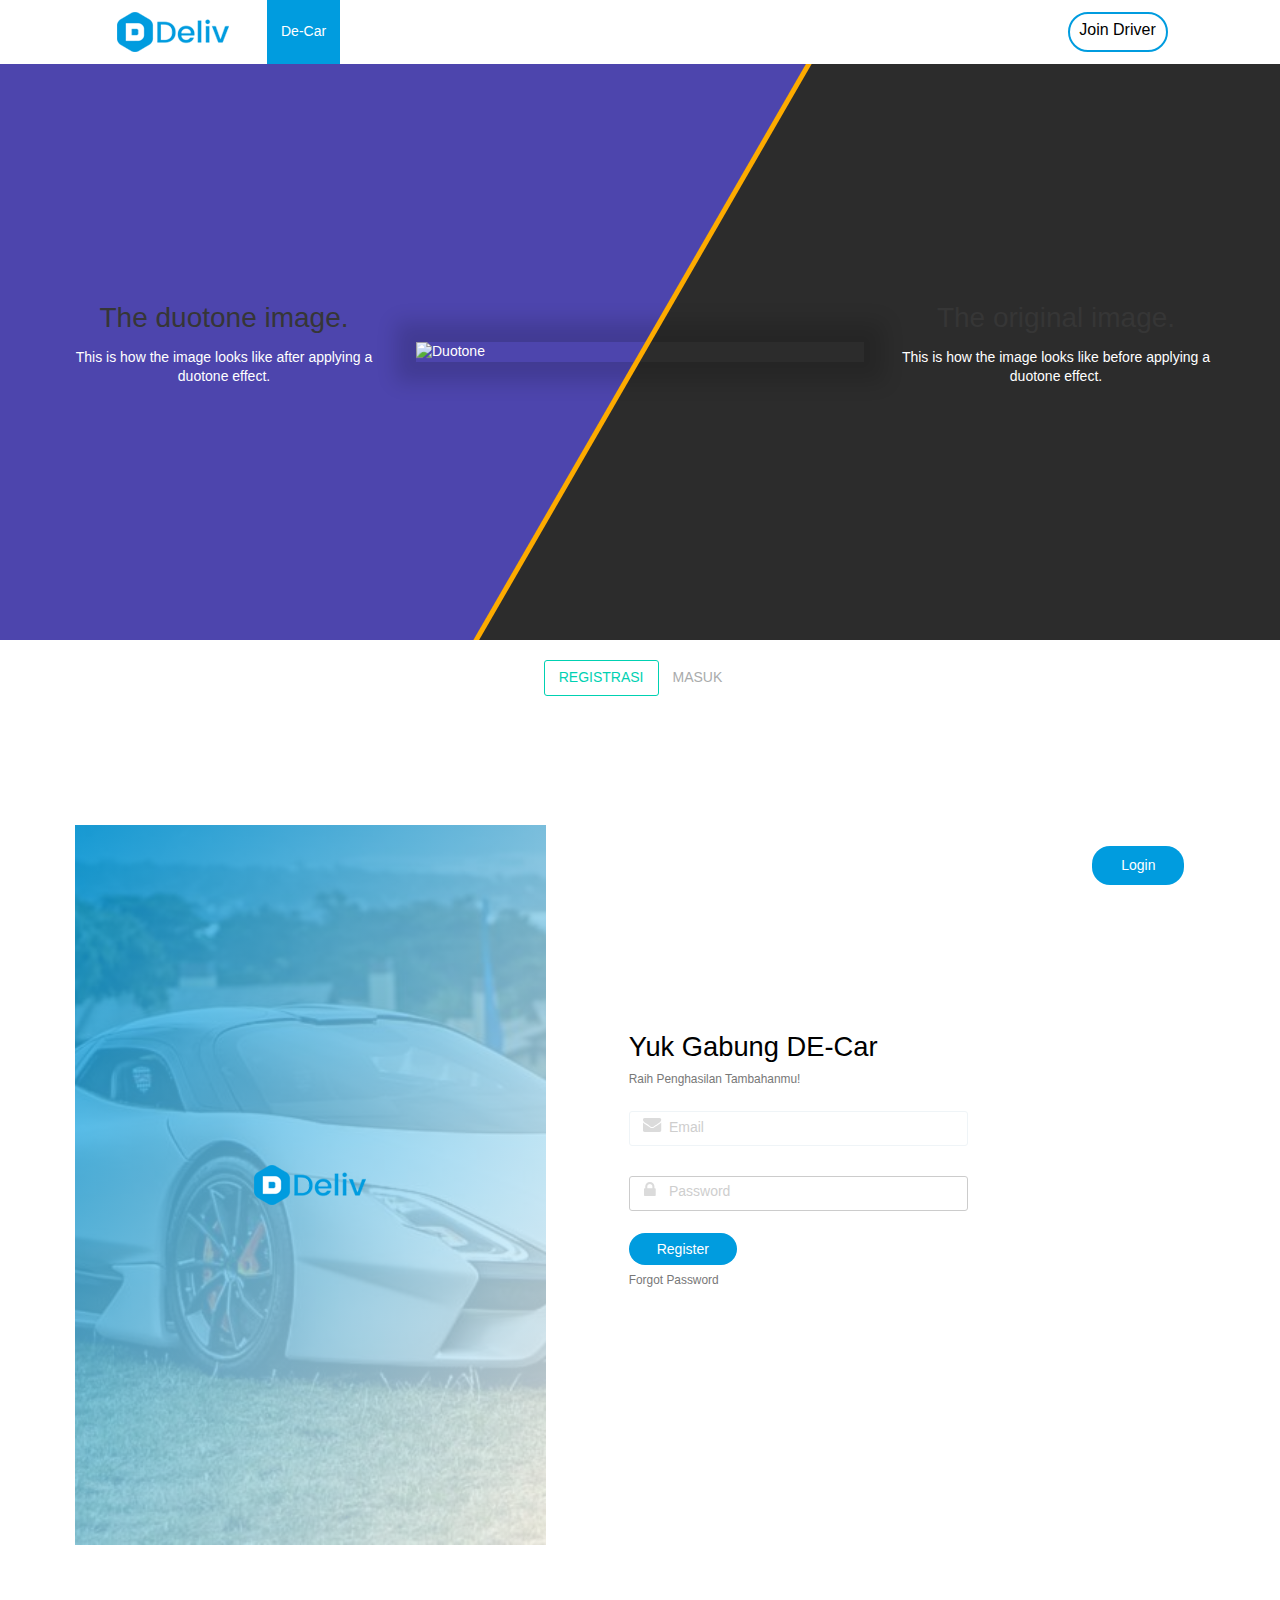
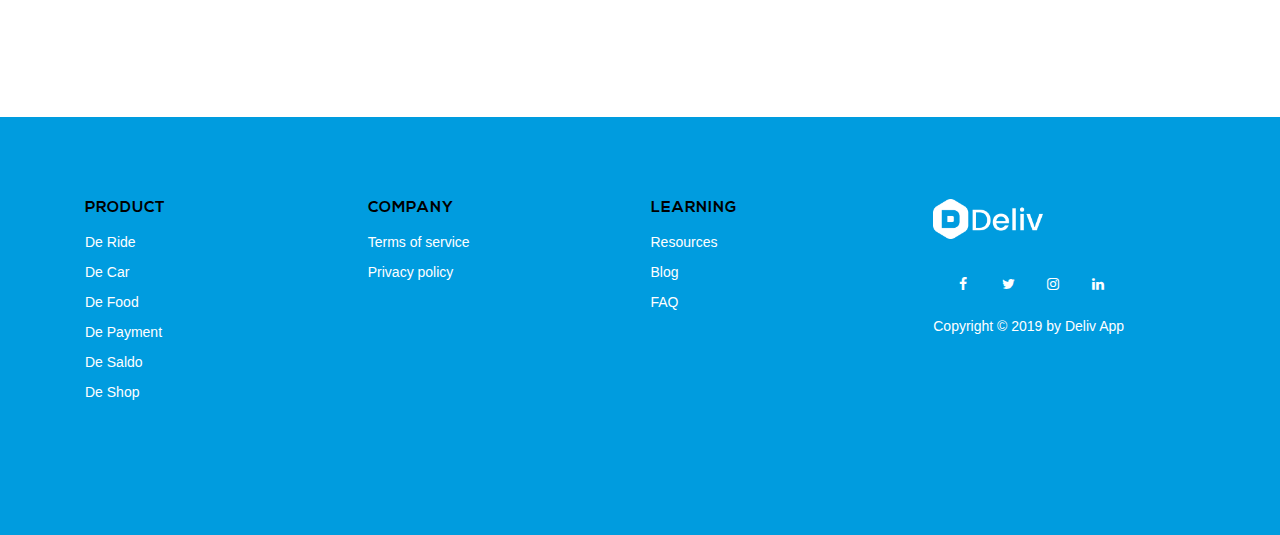
==== index.html @ 30012978 "hh" ====
<!DOCTYPE html>
<html lang="en">
<head>
  <meta charset="utf-8">
  <meta http-equiv="X-UA-Compatible" content="IE=edge">
  <meta name="viewport" content="width=device-width, initial-scale=1">
  <title>De-Car Deliv</title>
  <link rel="shortcut icon"  href="ico.png" />
  <!-- Core css -->
  <link rel="stylesheet" id="bulma" href="assets/css/bulma.css" />
  <link rel="stylesheet" type="text/css" href="assets/css/core_flashy.css">
  <link href="https://fonts.googleapis.com/css?family=Roboto:300,400,500" rel="stylesheet">
  <!-- Plugins css -->
  <link rel="stylesheet" type="text/css" href="assets/js/slick-carousel/slick.css">
  <link rel="stylesheet" type="text/css" href="assets/js/slick-carousel/slick-theme.css">
  <link rel="stylesheet" type="text/css" href="assets/js/ggpopover/ggtooltip.css">
  <link rel="stylesheet" type="text/css" href="assets/js/wallop/wallop.css">
  <link rel="stylesheet" type="text/css" href="assets/js/wallop/wallop--scale.css">
  <!-- Icons -->
  <link rel="stylesheet" type="text/css" href="assets/css/icons.min.css">
  <meta name="viewport" content="width=device-width, initial-scale=1">
  <link rel="stylesheet" href="https://cdnjs.cloudflare.com/ajax/libs/normalize/5.0.0/normalize.min.css">

  <link rel='stylesheet' href='https://cdnjs.cloudflare.com/ajax/libs/twitter-bootstrap/4.0.0-alpha/css/bootstrap.min.css'>
  <link rel='stylesheet' href='https://fonts.googleapis.com/css?family=Open+Sans:400,600,700,300'>
  <link rel='stylesheet' href='https://fonts.googleapis.com/css?family=Roboto:400,700,300'>
  <link rel='stylesheet' href='https://maxcdn.bootstrapcdn.com/font-awesome/4.4.0/css/font-awesome.min.css'>
  <link rel="stylesheet" href="https://cdnjs.cloudflare.com/ajax/libs/bulma/0.7.1/css/bulma.min.css">
  <script defer src="https://use.fontawesome.com/releases/v5.0.7/js/all.js"></script>
  <link rel="stylesheet" href="./style.css">
  <style>

    .joinbutton{
     width: 100px;
     height: 40px;
     border: 2px solid #009cdf;
     margin: 10px;
     border-radius: 30px;
     padding: 5px 2px;
     text-align: center;
     color: white;
     text-decoration: none;
     display: inline-block;
     font-size: 16px;
     margin: 4px 2px;
     cursor: pointer;
   }
   .joinbutton:hover {
    background-color: #009cdf;
  }
  footer.footer-dark {
    background: #002e64;
    color: #ffffff;
    position: relative;
  }

  .footer {
    padding: 3rem 1.5rem 6rem;
  }

  .container {
    position: relative;
  }
  .bg-img{
    margin:55px;
  }
  footer.footer-dark .columns {
    padding-top: 30px;
    padding-bottom: 30px;
  }

  @media screen and (max-width: 768px){
    .footer-columns.is-flex-mobile {
      flex-wrap: wrap!important;
    }
  }
  .social-media{
    float:right;
  }
  @media only screen and (max-width: 480px) {
    .social-media {
      display:none;
    }
  }
  .social-media ul{
    margin:0;
    padding:0;
  }
  .social-media li{
    float:left;
    display:block;
    margin:18px 0 0 15px;
  }
  .social-media li a{
    color:#4b4b4b;
    border:1px solid #009cdf;
    padding:5px 7px;
  }
  .social-media li a:hover{
    color:#ededed;
    border:1px solid #ededed;
  }
  .fa{
    display:inline-block;
    font:normal normal normal 14px/1 FontAwesome;
    text-rendering:auto;
    width:14px;
    text-align:center;
  } 
  /*Info*/
  body, html {
    font-family: Arial, Helvetica, sans-serif;
  }

  * {
    box-sizing: border-box;
  }
  footer.footerdark {
    background: #ffffff;
    color: $white;
    position: relative;
    .columns {
      padding-top: 30px;
      padding-bottom: 30px;
    }
    .footer-logo {
      padding: 10px 0;
      img {
        height: 25px;
      }
    }
    .footer-column {
      .footer-header {
        padding: 10px 0;
        h3 {
          font-family: 'Nexa Bold', sans-serif;
          font-weight:400;
          font-size: 1.1rem;
          text-transform: uppercase;
          letter-spacing: 1px;
          margin-bottom: 0 !important;
          color: $light-grey;
        }
      }
      ul.link-list {
        line-height: 30px;
        font-size: 1rem;
        a {
          color: $light-white;
          font-weight: 400;
          transition: all 0.5s;
        }
        :hover {
          color: $smoke-white;
        }
      }
      .level-item .icon {
        color: $primary;
        transition: all 0.5s;
        :hover {
          color: $smoke-white;
        }
      }
      .copyright {
        padding: 10px 0;
      }
    }
  }

  .heroimage{
    position: relative;
    height: 300px;
    overflow: hidden;
    background: url('ojek.jpg') no-repeat center;
    background-size: cover;
  }
  .cont{
    position: absolute;
    top:50%;
    left: 50%;
    transform: translate(-50%, -50%);
    overflow: hidden;
    text-align: center;
    color: white;
    font-weight: 700;
    text-transform: uppercase;
  }
  .cont h1{
    font-size: 40px;
    letter-spacing: 0.2em;
    margin: 0;
  }
  .cont h1 span{
    border: 10px solid white;
    padding: 6px 14px;
    display: inline-block;
  }
  .des{
    margin: 20px;
    display: block;
    font-size: 26px;
    text-shadow: 0 0 10px black;
  }

  .bg-img1 {
    /* The image used */
    background-image: url("i2.jpg");

    min-height: 380px;

    /* Center and scale the image nicely */
    background-position: center;
    background-repeat: no-repeat;
    background-size: cover;
    position: relative;
  }
  .bg-img2 {
    /* The image used */
    background-image: url("i1.jpg");

    min-height: 380px;

    /* Center and scale the image nicely */
    background-position: center;
    background-repeat: no-repeat;
    background-size: cover;
    position: relative;
  }
  .bg-img3 {
    /* The image used */
    background-image: url("i3.jpg");

    min-height: 380px;

    /* Center and scale the image nicely */
    background-position: center;
    background-repeat: no-repeat;
    background-size: cover;
    position: relative;
  }

  /* Add styles to the form container */
  .info1 {
    box-shadow: 2px 2px 2px rgba(0,0,0,0.8);
    padding: 10px;
    border: 1px  grey;
    position: absolute;
    right: 0;
    margin: 20px;
    margin-bottom: 100px;
    max-width: 300px;
    padding: 16px;
    background-color: white;
  }
  .info2 {
    box-shadow: 2px 2px 2px rgba(0,0,0,0.8);
    border: 1px  grey;
    position: relative;
    right: 0;
    margin-top: 200px;
    margin: 20px;
    max-width: 300px;
    height: 360px;
    padding: 16px;
    background-color: white;
  }
  .Wallop .Wallop-dot--current{
    background-color: #009cdf !important;
  }
  .Wallop .Wallop-caption.is-centered .main-inner{
    justify-content: left !important;
  }
  .text-block {
    position: absolute;
    bottom: 20px;
    right: 20px;
    background-color: black;
  }
  /* Style the tab */
  .tab {
    overflow: hidden;
    border: 1px solid #ccc;
    background-color: #f1f1f1;
  }

  /* Style the buttons inside the tab */
  .tab button {
    background-color: inherit;
    float: left;
    border: none;
    outline: none;
    cursor: pointer;
    padding: 14px 16px;
    transition: 0.3s;
    font-size: 17px;
  }

  /* Change background color of buttons on hover */
  .tab button:hover {
    background-color: #ddd;
  }

  /* Create an active/current tablink class */
  .tab button.active {
    background-color: #ccc;
  }

  /* Style the tab content */
  .tabcontent {
    display: none;
    padding: 6px 12px;
    border: 1px solid #ccc;
    border-top: none;
  }

  /* Reset. */
  * {
    box-sizing: border-box;
  }

  body {
    margin: 0;
    padding: 0;
    font-size: 100%;
    font-family: Arial, Helvetica, sans-serif;
  }

  /* Panels. */
  .splitview {
    position: relative;
    width: 100%;
    min-height: 45vw;
    overflow: hidden;
  }

  .panel {
    position: absolute;
    width: 100vw;
    min-height: 45vw;
    overflow: hidden;
  }

  .panel .content {
    position: absolute;
    width: 100vw;
    min-height: 45vw;
    color: #FFF;
  }

  .panel .description {
    width: 25%;
    position: absolute;
    top: 50%;
    transform: translateY(-50%);
    text-align: center;
  }

  .panel img {
    box-shadow: 0 0 20px 20px rgba(0, 0, 0, 0.15);
    width: 35%;
    position: absolute;
    top: 50%;
    left: 50%;
    transform: translate(-50%, -50%);
  }


  .bottom {
    background-color: rgb(44, 44, 44);
    z-index: 1;
  }

  .bottom .description {
    right: 5%;
  }

  .top {
    background-color: rgb(77, 69, 173);
    z-index: 2;
    width: 50vw;

    /*-webkit-clip-path: polygon(60% 0, 100% 0, 100% 100%, 40% 100%);
    clip-path: polygon(60% 0, 100% 0, 100% 100%, 40% 100%);*/
  }

  .top .description {
    left: 5%;
  }

  /* Handle. */
  .handle {
    height: 100%;
    position: absolute;
    display: block;
    background-color: rgb(253, 171, 0);
    width: 5px;
    top: 0;
    left: 50%;
    z-index: 3;
  }

  /* Skewed. */
  .skewed .handle {
    top: 50%;
    transform: rotate(30deg) translateY(-50%);
    height: 200%;
    -webkit-transform-origin: top;
    -moz-transform-origin: top;
    transform-origin: top;
  }

  .skewed .top {
    transform: skew(-30deg);
    margin-left: -1000px;
    width: calc(50vw + 1000px);
  }

  .skewed .top .content {
    transform: skew(30deg);
    margin-left: 1000px;
  }

  /* Responsive. */
  @media (max-width: 900px) {
    body {
      font-size: 75%;
    }
  }
  #backtotop.visible a:hover{
    background-color: #009cdf !important;
  }
  .hero.is-primary{
    background-color: #009cdf !important;
  }
  /*login*/

  .login{
    min-height: 100vh;
    background-color: white;
  }
  .login .login-page{
    height: 100vh;display: flex;align-items: center;
  }
  .login .login-sidebar, .login-form-wrapper{
    background: white;height: 80vh;
  }
  .login .login-sidebar{
    background:  url('2.jpg')center center no-repeat;
    background-size: cover;
    display: flex;
    align-items: center;
    justify-content: center;
    position: relative;
  }
  .login .login-sidebar::before{
    content: '';
    position: absolute;
    top: 0;
    right: 0;
    bottom: 0;
    left: 0;
    z-index: 1;
    background-image: linear-gradient(to bottom right,#009cdf,white);
    opacity: .8;
  }
  .login .login-sidebar .login-gradient-background{
    position: absolute;z-index: 2;
  }
  .login .login-sidebar .login-gradient-background h1{
    font-size: 2em;font-weight: 600;text-transform: uppercase;color: white;
  }

  .login-form-wrapper .register-btn a{
    color: #ffffff;border-radius: 18px;padding: 0.57em 2em;background: #009cdf;
  }
  .login-form-wrapper .register-btn a:hover{
    opacity: .8;
  }
  .field-box .field{margin-bottom: 2.1em;}
  .login-form-wrapper .field-box{
    display: flex;
    height: 80%;
    align-items: center;
  }
  .login-form-wrapper .field-box .login-heading{
    font-size: 1.95em;
  }
  .login-form-wrapper .field-box .login-subheading{
    margin-bottom: 2em;font-size: 0.85em;color: #787877;
  }

  .login-form-wrapper .field-box .login-btn-group .login-btn{
    background: #009cdf;color: #ffffff;border-radius: 18px;padding: 0.57em 2em;
  }
  .login-form-wrapper .field-box .login-btn-group .forgot-link{
    color: #777777;font-size: 0.85em;
  }
  .login-form-wrapper .field-box .login-btn-group .forgot-link:hover{
    color: #444444;font-size: 0.85em;
  }
  .navigation-tabs .navtab-content{
    padding:0 !important;
    background-color: white !important; 
  }
</style>
</head>

<body>

  <!-- Hero and nav -->
  <div class="hero is-cover is-relative is-fullheight is-default is-bold">
    <div class="navbar-wrapper navbar-fade navbar-light">
      <div class="hero-head">
        <!-- Nav -->
        <div class="container">
          <nav class="nav">
            <div class="container big">
              <div class="nav-left">
                <a class="nav-item" href="agency.html">
                  <img class="logo" src="delivlogobiru.png" alt="" style=" min-height: 50px;">
                </a>
                <!-- Sidebar trigger -->
                <a id="navigation-trigger" class="nav-item hamburger-btn" href="javascript:void(0);">
                </a>
                <a href="agency-about.html" class="nav-item is-tab nav-inner is-not-mobile" style="background-color:#009cdf; ">
                  De-Car
                </a>
                <a href="agency-portfolio.html" class="nav-item is-tab nav-inner is-not-mobile">
                  FAQ
                </a>
                <a href="agency-blog.html" class="nav-item is-tab nav-inner is-not-mobile">
                  Contact
                </a>
              </div>
              <!-- Responsive toggle -->
              <span class="nav-toggle">
                <span></span>
                <span></span>
                <span></span>
              </span>
              <div class="nav-right nav-menu">

                <a href="agency-about.html" class="nav-item is-tab nav-inner is-menu-mobile" style="background-color:#009cdf;"> De-Car
                </a>
                <a href="agency-portfolio.html" class="nav-item is-tab nav-inner is-menu-mobile">
                  FAQ
                </a>
                <a href="agency-blog.html" class="nav-item is-tab nav-inner is-menu-mobile">
                  Contact
                </a>
                <span class="nav-item">
                  <a href="Join.html" class="joinbutton" style="color: black;">
                    <center>Join Driver</center>
                  </a>
                </span>
              </div>
            </div>
          </nav>
        </div>
        <!-- /Nav -->
      </div>
    </div>
    <div>

      <div>
        <div class="splitview skewed">
          <div class="panel bottom">
            <div class="content">
              <div class="description">
                <h1>The original image.</h1>
                <p>This is how the image looks like before applying a duotone effect.</p>
              </div>

              <img src="https://s3-us-west-2.amazonaws.com/s.cdpn.io/210284/original-image.jpg" alt="Original">
            </div>
          </div>

          <div class="panel top">
            <div class="content">
              <div class="description">
                <h1>The duotone image.</h1>
                <p>This is how the image looks like after applying a duotone effect.</p>
              </div>

              <img src="https://s3-us-west-2.amazonaws.com/s.cdpn.io/210284/duotone-image.jpg" alt="Duotone">
            </div>
          </div>

          <div class="handle"></div>
        </div>
        <div>
          <!-- Navigation pills -->
          <div class="columns is-vcentered">
            <div style="margin:20px;" class="column">
              <div class="navigation-tabs outlined-pills animated-tabs mb-40">
                <div class="tabs is-centered">
                  <ul>
                    <li class="tab-link is-active" data-tab="new-deals"><a>REGISTRASI</a></li>
                    <li class="tab-link" data-tab="invoices"><a>MASUK</a></li>
                  </ul>
                </div>
                <!-- Pill content -->
                <div id="new-deals" class="navtab-content pt-20 pb-20 is-active">
                  <div class="columns is-vcentered">
                    <div class="column is-12">
                     <section class="login is-fullheight">
                      <div class="login-body">
                        <div class="container v-middle">
                          <div class="columns login-page">
                            <div class="column is-5 login-sidebar is-hidden-mobile">
                              <div class="login-gradient-background">
                                <img src="delivlogobiru.png" style="ali min-width: 150%">
                              </div>
                            </div>
                            <div class="column is-7 login-form-wrapper">
                              <div class="column is-12 has-text-right register-btn">
                                <a class="btn" name="button">Login</a>
                              </div>
                              <div class="column is-12 field-box">
                                <div class="column is-7 is-offset-1">
                                  <h1 style="color: black !important;" class="login-heading">Yuk Gabung DE-Car</h1>
                                  <p class="login-subheading">Raih Penghasilan Tambahanmu!</p>
                                  <form method="" action="">
                                    <div class="field">
                                      <p class="control has-icons-left has-icons-right">
                                        <input class="input is-medium" type="email" placeholder="Email" value="" name="email" autofocus="" required>
                                        <span class="icon is-medium is-left">
                                          <i class="fa fa-envelope"></i>
                                        </span>
                                      </p>
                                    </div>
                                    <div class="field">
                                      <p class="control has-icons-left has-icons-right">
                                        <input class="input is-medium" type="password" placeholder="Password" name="password" required>
                                        <span class="icon is-medium is-left">
                                          <i class="fa fa-lock"></i>
                                        </span>
                                      </p>
                                    </div>
                                    <div class="field is-grouped is-grouped-centered login-btn-group">
                                      <p class="control">
                                        <a class="login-btn">
                                          Register
                                        </a>
                                      </p>
                                      <p class="control">
                                        <a class="forgot-link" >Forgot Password</a>
                                      </p>
                                    </div>
                                  </form>
                                </div>
                              </div>
                            </div>
                            <!-- is-8 ends -->
                          </div>
                        </div>
                        <!-- div.container ends -->
                      </div>
                    </section>
                  </div>
                </div>
              </div>
              <!-- Pill content -->
              <div id="invoices" class="navtab-content pt-20 pb-20">
                <div class="columns is-vcentered">
                  <div class="column is-12">
                    <section class="login is-fullheight">
                      <div class="login-body">
                        <div class="container v-middle">
                          <div class="columns login-page">
                            <div class="column is-5 login-sidebar is-hidden-mobile">
                              <div class="login-gradient-background">
                                <h1>Login</h1>
                              </div>
                            </div>
                            <div class="column is-7 login-form-wrapper">
                              <div class="column is-12 has-text-right register-btn">
                                <a class="btn" name="button">Register</a>
                              </div>
                              <div class="column is-12 field-box">
                                <div class="column is-7 is-offset-1">
                                  <h1 class="login-heading">Welcome to the Site</h1>
                                  <p class="login-subheading">Fill out thisto access super awesome imaginary control panel</p>
                                  <form method="" action="">
                                    <div class="field">
                                      <p class="control has-icons-left has-icons-right">
                                        <input class="input is-medium" type="email" placeholder="Email" value="" name="email" autofocus="" required>
                                        <span class="icon is-medium is-left">
                                          <i class="fa fa-envelope"></i>
                                        </span>
                                        <span class="icon is-small is-right">
                                          <i class="fa fa-check"></i>
                                        </span>
                                      </p>
                                    </div>
                                    <div class="field">
                                      <p class="control has-icons-left has-icons-right">
                                        <input class="input is-medium" type="password" placeholder="Password" name="password" required>
                                        <span class="icon is-medium is-left">
                                          <i class="fa fa-lock"></i>
                                        </span>
                                        <span class="icon is-small is-right">
                                          <i class="fa fa-eye"></i>
                                        </span>
                                      </p>
                                    </div>
                                    <div class="field is-grouped is-grouped-centered login-btn-group">
                                      <p class="control">
                                        <a class="login-btn">
                                          Login
                                        </a>
                                      </p>
                                      <p class="control">
                                        <a class="forgot-link" >Forgot Password</a>
                                      </p>
                                    </div>
                                  </form>
                                </div>
                              </div>
                            </div>
                            <!-- is-8 ends -->
                          </div>
                        </div>
                        <!-- div.container ends -->
                      </div>
                    </section>
                  </div>
                </div>
              </div>
            </div>
          </div>
          <!-- /Navigation pills -->
        </div>

        <div><footer class="footer footerdark" style="background-color: #009cdf; color: #ffffff;">
          <div class="container">
            <div class="columns footer-columns is-flex-mobile">
              <div class="column is-half-mobile">
                <div class="footer-column">
                  <div class="footer-header">
                    <h3 style="color: black;">Product</h3>
                  </div><ul class="link-list">
                    <li><a style="color: white;  "href="/driver">De Ride</a></li>
                    <li><a style="color: white;"href="">De Car</a></li>
                    <li><a style="color: white;"href="">De Food</a></li>
                    <li><a style="color: white;"href="">De Payment</a></li>
                    <li><a style="color: white;"href="">De Saldo</a></li>
                    <li><a style="color: white;"href="">De Shop</a></li>
                  </ul>
                </div>
              </div>
              <div class="column is-half-mobile">
                <div class="footer-column">
                  <div class="footer-header">
                    <h3 style="color: black;" >Company</h3>
                  </div><ul class="link-list">
                    <li><a style="color: white;"href="/">Terms of service</a></li>
                    <li><a style="color: white;"href="/">Privacy policy</a></li>
                  </ul>
                </div>
              </div>
              <div class="column is-half-mobile">
                <div class="footer-column">
                  <div class="footer-header">
                    <h3 style="color: black;">Learning</h3>
                  </div>
                  <ul class="link-list">
                    <li><a style="color: white;"href="">Resources</a></li>
                    <li><a style="color: white;"href="http://blog.deliv.co.id">Blog</a></li>
                    <li><a style="color: white;"href="#">FAQ</a></li>
                  </ul>
                </div>
              </div>
              <div class="column is-half-mobile">
                <div class="footer-column">
                  <div class="footer-logo">
                    <img src="delivlogo.png" alt="" style="min-height: 40px;">
                  </div>
                  <div class="footer-header">
                    <nav class="level is-mobile">
                      <div class="level-left level-social">
                        <div class="social-media">
                          <ul>
                            <li><a style="color: white;" href="https://www.facebook.com/#" rel="nofollow" target="_blank" title="Facebook"><i class="fa fa-facebook"></i></a></li>
                            <li><a style="color: white;"  href="https://twitter.com/#" rel="nofollow" target="_blank" title="Twitter"><i class="fa fa-twitter"></i></a></li>
                            <li><a href="https://instagram.com/#" rel="nofollow" style="color: white;"  target="_blank" title="Instagram"><i class="fa fa-instagram"></i></a></li>
                            <li><a href="https://www.linkedin.com/#" rel="nofollow" style="color: white;" target="_blank" title="Linkedin"><i class="fa fa-linkedin"></i></a></li>
                          </ul>
                        </div>
                      </a>
                    </div>
                  </nav>
                </div>
                <div class="copyright">
                  <span class="moto light-text">Copyright © 2019 by Deliv App</span>
                </div>
              </div>
            </div>
          </div>
        </div>
      </footer>
    </div>

    <!-- Back To Top Button -->
    <div id="backtotop"><a href="#"></a></div>

    <!-- Core js -->
    <script src="assets/js/core/jquery.min.js"></script>
    <script src="assets/js/core/modernizr.min.js"></script>
    <!-- Plugins js -->
    <script src="assets/js/slick-carousel/slick.min.js"></script>
    <script src="assets/js/ggpopover/ggtooltip.js"></script>
    <script src="assets/js/wallop/Wallop.min.js"></script>
    <script src="assets/js/waypoints/jquery.waypoints.min.js"></script>
    <script src="assets/js/counterup/jquery.counterup.min.js"></script>
    <script src="assets/js/slick-carousel/slick.min.js"></script>
    <script src="assets/js/scrollreveal/scrollreveal.min.js"></script>
    <!-- Bulkit js -->
    <script src="assets/js/main.js"></script>
    <!-- Page specific js -->
    <script src="assets/js/pages/agency.js"></script>

    <script>
      var slideIndex = 1;
      showSlides(slideIndex);

      function plusSlides(n) {
        showSlides(slideIndex += n);
      }

      function currentSlide(n) {
        showSlides(slideIndex = n);
      }

      function showSlides(n) {
        var i;
        var slides = document.getElementsByClassName("mySlides");
        var dots = document.getElementsByClassName("demo");
        var captionText = document.getElementById("caption");
        if (n > slides.length) {slideIndex = 1}
          if (n < 1) {slideIndex = slides.length}
            for (i = 0; i < slides.length; i++) {
              slides[i].style.display = "none";
            }
            for (i = 0; i < dots.length; i++) {
              dots[i].className = dots[i].className.replace(" active", "");
            }
            slides[slideIndex-1].style.display = "block";
            dots[slideIndex-1].className += " active";
            captionText.innerHTML = dots[slideIndex-1].alt;
          }
        </script>
        <script>
          function openCity(evt, cityName) {
            var i, tabcontent, tablinks;
            tabcontent = document.getElementsByClassName("tabcontent");
            for (i = 0; i < tabcontent.length; i++) {
              tabcontent[i].style.display = "none";
            }
            tablinks = document.getElementsByClassName("tablinks");
            for (i = 0; i < tablinks.length; i++) {
              tablinks[i].className = tablinks[i].className.replace(" active", "");
            }
            document.getElementById(cityName).style.display = "block";
            evt.currentTarget.className += " active";
          }
        </script>
        <script>
          document.addEventListener('DOMContentLoaded', function() {
            var parent = document.querySelector('.splitview'),
            topPanel = parent.querySelector('.top'),
            handle = parent.querySelector('.handle'),
            skewHack = 0,
            delta = 0;

    // If the parent has .skewed class, set the skewHack var.
    if (parent.className.indexOf('skewed') != -1) {
      skewHack = 1000;
    }

    parent.addEventListener('mousemove', function(event) {
        // Get the delta between the mouse position and center point.
        delta = (event.clientX - window.innerWidth / 2) * 0.5;

        // Move the handle.
        handle.style.left = event.clientX + delta + 'px';

        // Adjust the top panel width.
        topPanel.style.width = event.clientX + skewHack + delta + 'px';
      });
  });
</script>
</body>
</html>
---- assets/js/ggpopover/ggtooltip.css ----
.ggtooltip {
    position: absolute;
    z-index: 1030;
    display: block;
    padding: 5px;
    font-size: 10px;
    opacity: 0;
    filter: alpha(opacity=0);
    visibility: visible;
}

.ggtooltip.fade {
    opacity: 0;
    -webkit-transition: opacity 0.2s linear;
    -moz-transition: opacity 0.2s linear;
    -o-transition: opacity 0.2s linear;
    transition: opacity 0.2s linear;
}

.ggtooltip.fade.in {
    opacity: 1;
}

.ggtooltip.in {
    opacity: 0.8;
    filter: alpha(opacity=80);
}

.ggtooltip.top {
    margin-top: -15px;
}

.ggtooltip.right {
    margin-left: 15px;
}

.ggtooltip.bottom {
    margin-top: 15px;
}

.ggtooltip.left {
    margin-left: -15px;
}

.ggtooltip .ggtooltip-inner {
    max-width: 200px;
    padding: 8px 12px;
    color: #ffffff !important;
    text-align: center;
    text-decoration: none;
    background-color: #222 !important;
    -webkit-border-radius: 4px;
    -moz-border-radius: 4px;
    border-radius: 4px;
    box-shadow: 0 3px 10px 4px rgba(0,0,0,.04)
}

.ggtooltip .ggtooltip-arrow, .ggtooltip .ggtooltip-arrow-shadow {
    position: absolute;
    width: 0;
    height: 0;
    border-color: transparent !important;
    border-style: solid;
}

.ggtooltip.top .ggtooltip-arrow, .ggtooltip.top .ggtooltip-arrow-shadow {
    bottom: 1px;
    left: 50%;
    margin-left: -5px;
    border-top-color: #222 !important;
    border-width: 5px 5px 0;
}

.ggtooltip.top .ggtooltip-arrow-shadow {
    bottom: 0;
}

.ggtooltip.right .ggtooltip-arrow, .ggtooltip.right .ggtooltip-arrow-shadow {
    top: 50%;
    left: 1px;
    margin-top: -5px;
    border-right-color: #222 !important;
    border-width: 5px 5px 5px 0;
}

.ggtooltip.right .ggtooltip-arrow-shadow {
    left: 0;
}

.ggtooltip.left .ggtooltip-arrow, .ggtooltip.left .ggtooltip-arrow-shadow {
    top: 50%;
    right: 1px;
    margin-top: -5px;
    border-left-color: #222 !important;
    border-width: 5px 0 5px 5px;
}

.ggtooltip.left .ggtooltip-arrow-shadow {
    right: 0;
}

.ggtooltip.bottom .ggtooltip-arrow, .ggtooltip.bottom .ggtooltip-arrow-shadow {
    top: 1px;
    left: 50%;
    margin-left: -5px;
    border-bottom-color: #222 !important;
    border-width: 0 5px 5px;
}

.ggtooltip.bottom .ggtooltip-arrow-shadow {
    top: 0;
}
---- assets/js/wallop/wallop.css ----
/**
 * wallop.css
 *
 * @fileoverview Default styles for wallop – recommended
 *
 * @author Pedro Duarte
 * @author http://pedroduarte.me/wallop
 */

/*
  This is the top-level selector

  It should be relative positioned
  to allow the children to be positioned absolutely
  relative to this
 */
.Wallop {
  position: relative;
}

/*
  This element groups all the items, but not the buttons

  It's a recommendation but it's very likely
  you'll want to hide any overflow from the items
  Especially when doing animations such as scale
 */
.Wallop-list {
  position: relative;
  overflow: hidden;
}

/*
  This is the item element

  By default, they are all hidden and
  positioned absolute
  I recommend always having .Wallop-item--current
  in your markup by default (probably on the first element)
 */
.Wallop-item {
  visibility: hidden;
  position: absolute;
  top: 0;
  left: 0;
  width: 100%;
}

/*
  This is the current item element

  All we do here, is make it visible again reset
  the position to static. Could also be relative
 */
.Wallop-item--current {
  visibility: visible;
  position: relative;
}
---- assets/js/wallop/wallop--scale.css ----
/**
 * wallop--scale.css
 *
 * @fileoverview Scale animation for wallop
 *
 * @author Pedro Duarte
 * @author http://pedroduarte.me/wallop
 */

.Wallop--scale .Wallop-item--hidePrevious,
.Wallop--scale .Wallop-item--hideNext {
  visibility: visible;
  -webkit-animation: scaleOut 350ms cubic-bezier(0.55, 0.055, 0.675, 0.19) both;
  -moz-animation: scaleOut 350ms cubic-bezier(0.55, 0.055, 0.675, 0.19) both;
  -ms-animation: scaleOut 350ms cubic-bezier(0.55, 0.055, 0.675, 0.19) both;
  animation: scaleOut 350ms cubic-bezier(0.55, 0.055, 0.675, 0.19) both;
}

/*
  In order to scale out properly we need to make sure
  that the item that is going to be the previous one
  has a higer z-index that the next one
 */
 .Wallop--scale .Wallop-item--hidePrevious,
 .Wallop--scale .Wallop-item--hideNext { z-index: 2; }
 .Wallop--scale .Wallop-item--showPrevious,
 .Wallop--scale .Wallop-item--showNext { z-index: 1; }

/*==========  SCALE ANIMATIONS  ==========*/
@-webkit-keyframes scaleOut {
  100% {
    -webkit-transform: scale(1.6);
    -moz-transform: scale(1.6);
    -ms-transform: scale(1.6);
    transform: scale(1.6);
    opacity: 0;
  }
}

@-moz-keyframes scaleOut {
  100% {
    -webkit-transform: scale(1.6);
    -moz-transform: scale(1.6);
    -ms-transform: scale(1.6);
    transform: scale(1.6);
    opacity: 0;
  }
}

@-ms-keyframes scaleOut {
  100% {
    -webkit-transform: scale(1.6);
    -moz-transform: scale(1.6);
    -ms-transform: scale(1.6);
    transform: scale(1.6);
    opacity: 0;
  }
}

@keyframes scaleOut {
  100% {
    -webkit-transform: scale(1.6);
    -moz-transform: scale(1.6);
    -ms-transform: scale(1.6);
    transform: scale(1.6);
    opacity: 0;
  }
}
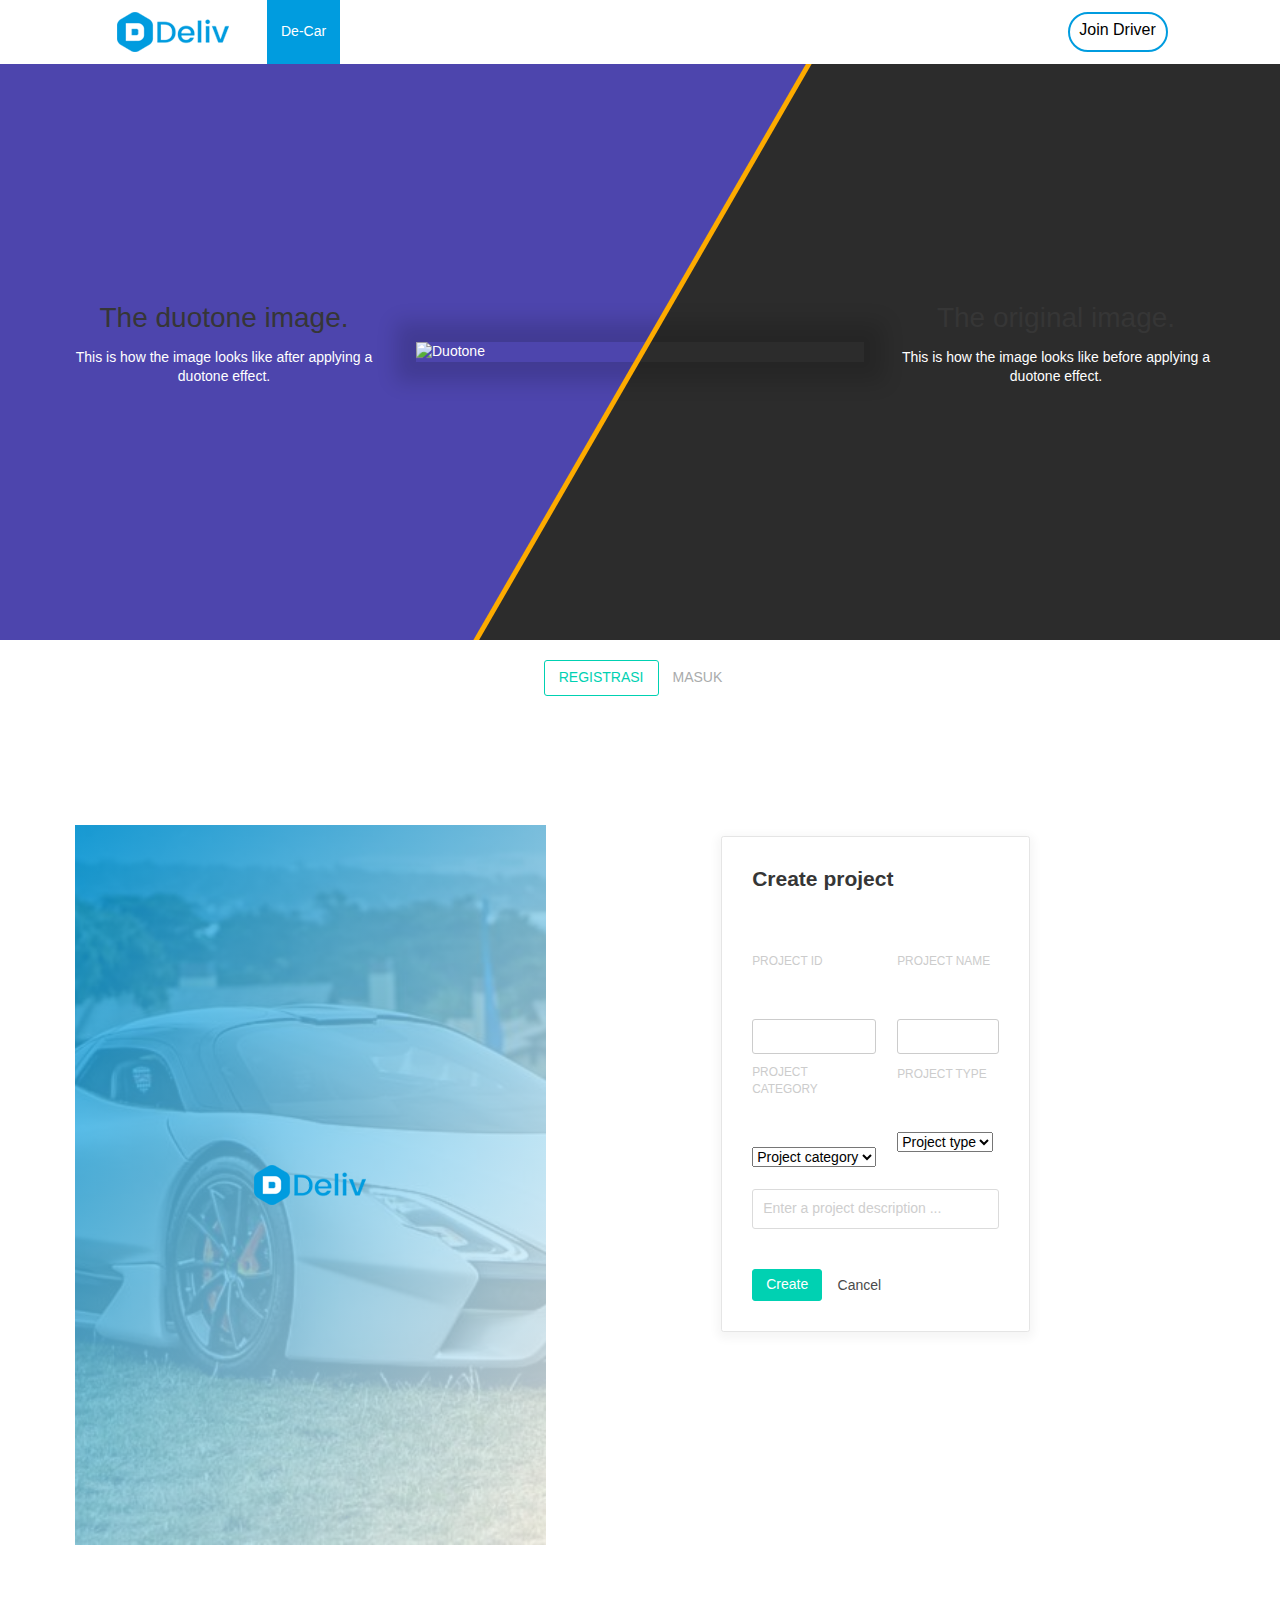
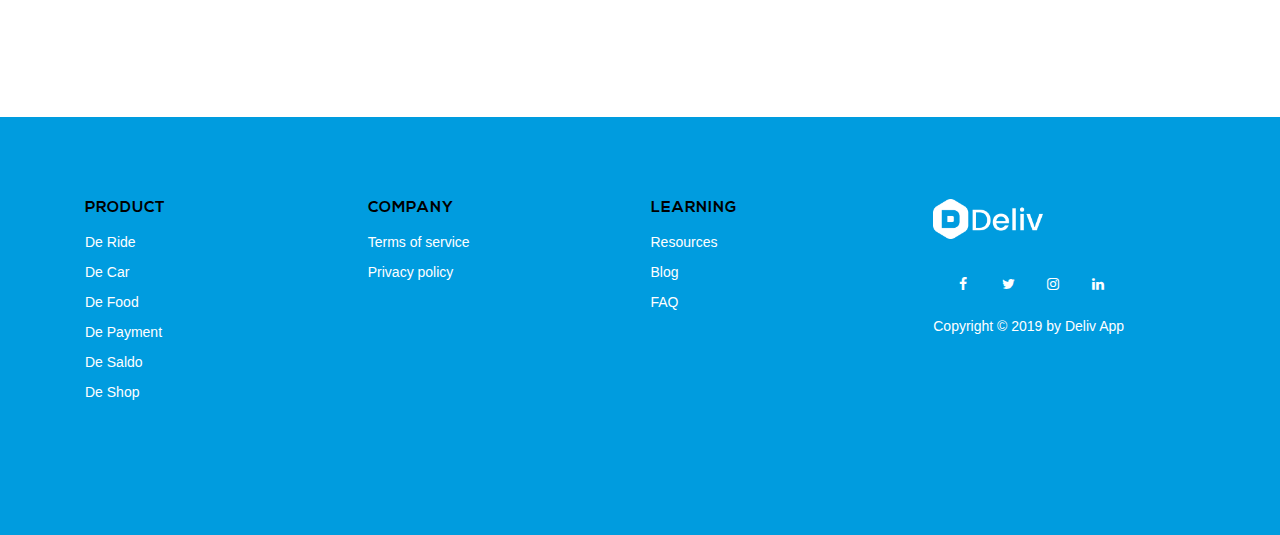
==== commit 7964ade4: "Update index.html" ====
--- a/index.html
+++ b/index.html
@@ -613,41 +613,60 @@
                               </div>
                             </div>
                             <div class="column is-7 login-form-wrapper">
-                              <div class="column is-12 has-text-right register-btn">
-                                <a class="btn" name="button">Login</a>
-                              </div>
-                              <div class="column is-12 field-box">
-                                <div class="column is-7 is-offset-1">
-                                  <h1 style="color: black !important;" class="login-heading">Yuk Gabung DE-Car</h1>
-                                  <p class="login-subheading">Raih Penghasilan Tambahanmu!</p>
-                                  <form method="" action="">
-                                    <div class="field">
-                                      <p class="control has-icons-left has-icons-right">
-                                        <input class="input is-medium" type="email" placeholder="Email" value="" name="email" autofocus="" required>
-                                        <span class="icon is-medium is-left">
-                                          <i class="fa fa-envelope"></i>
-                                        </span>
-                                      </p>
+                              <div class="columns is-vcentered">
+                                <div class="column is-6 is-offset-3">
+                                  <div class="flex-card light-bordered light-raised">
+                                    <div class="card-body">
+                                      <h2 class="title is-4 text-bold mb-20">Create project</h2>
+                                      <form>
+                                        <div class="columns mt-50">
+                                          <div class="column">
+                                            <div class="control">
+                                              <label>Project ID</label>
+                                              <input class="input is-medium mt-5" type="text">
+                                            </div>
+                                            <div class="control">
+                                              <label>Project category</label>
+                                              <div class="mt-5"></div>
+                                              <select class="chosen-select" data-placeholder="Project category">
+                                                <option label="Project category"></option>
+                                                <option>Marketing</option>
+                                                <option>Sales</option>
+                                                <option>Support</option>
+                                              </select>
+                                            </div>
+                                          </div>
+                                          <div class="column">
+                                            <div class="control">
+                                              <label>Project name</label>
+                                              <input class="input is-medium mt-5" type="text">
+                                            </div>
+                                            <div class="control">
+                                              <label>Project type</label>
+                                              <div class="mt-5"></div>
+                                              <select class="chosen-select" data-placeholder="Project type">
+                                                <option label="Project type"></option>
+                                                <option>Kanban</option>
+                                                <option>Scrum</option>
+                                                <option>List</option>
+                                              </select>
+                                            </div>
+                                          </div>
+                                        </div>
+                                        <div class="columns">
+                                          <div class="column">
+                                            <div class="control">
+                                              <textarea class="textarea is-grow" rows="5" placeholder="Enter a project description ..."></textarea>
+                                            </div>
+                                          </div>   
+                                        </div>
+                                        <div class="mt-30">  
+                                          <button class="button btn-align no-lh raised primary-btn">Create</button>
+                                          <button class="button is-link no-lh">Cancel</button>
+                                        </div>
+                                      </form> 
                                     </div>
-                                    <div class="field">
-                                      <p class="control has-icons-left has-icons-right">
-                                        <input class="input is-medium" type="password" placeholder="Password" name="password" required>
-                                        <span class="icon is-medium is-left">
-                                          <i class="fa fa-lock"></i>
-                                        </span>
-                                      </p>
-                                    </div>
-                                    <div class="field is-grouped is-grouped-centered login-btn-group">
-                                      <p class="control">
-                                        <a class="login-btn">
-                                          Register
-                                        </a>
-                                      </p>
-                                      <p class="control">
-                                        <a class="forgot-link" >Forgot Password</a>
-                                      </p>
-                                    </div>
-                                  </form>
+                                  </div>
                                 </div>
                               </div>
                             </div>
@@ -679,8 +698,8 @@
                               </div>
                               <div class="column is-12 field-box">
                                 <div class="column is-7 is-offset-1">
-                                  <h1 class="login-heading">Welcome to the Site</h1>
-                                  <p class="login-subheading">Fill out thisto access super awesome imaginary control panel</p>
+                                  <h1 style="color: black !important;" class="login-heading">Login</h1>
+                                  
                                   <form method="" action="">
                                     <div class="field">
                                       <p class="control has-icons-left has-icons-right">
